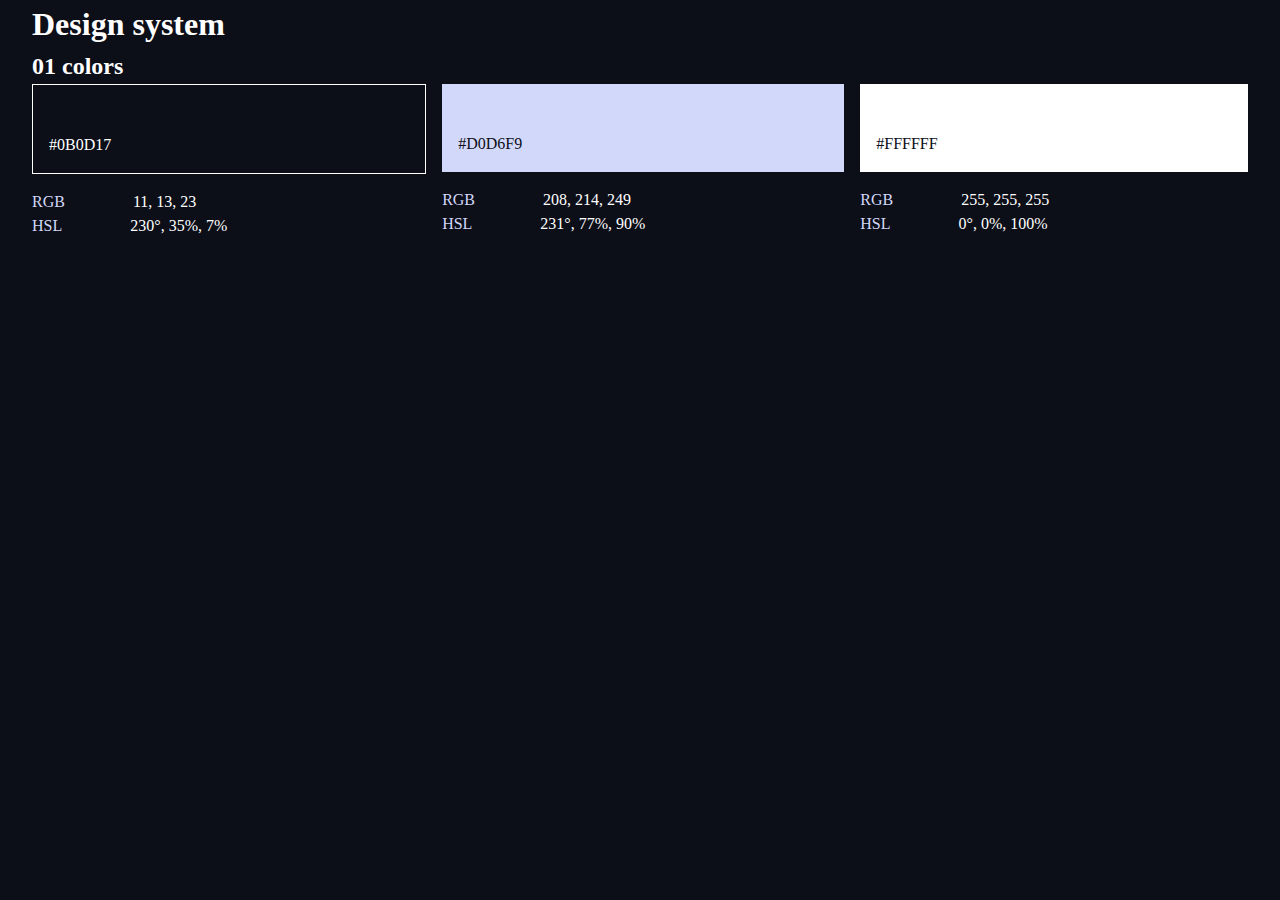
==== design-system.html @ 6dcd396f "🎨 Added color CSS utility classes & design page" ====
<!DOCTYPE html>
<html lang="en">
<head>
    <meta charset="UTF-8">
    <meta http-equiv="X-UA-Compatible" content="IE=edge">
    <meta name="viewport" content="width=device-width, initial-scale=1.0">
    <title>Design System</title>
    <link rel="stylesheet" href="style.css">
</head>
<body class="bg-dark text-white">
    <div class="container">
        <h1>Design system</h1>
        
        <section id="colors">
            <h2><span>01</span> colors</h2>
            <div class="flex">

                <div class="color-block">
                    <div class="bg-dark text-white" style="padding: 3rem 1rem 1rem; margin-bottom: 1em; border: 1px solid white">
                        #0B0D17
                    </div>
                    <p><span class="text-light" style="margin-right: 4em">RGB</span> 11, 13, 23</p>
                    <p><span class="text-light" style="margin-right: 4em">HSL</span> 230°, 35%, 7%</p>
                </div>
    
                <div class="color-block">
                    <div class="bg-light text-dark" style="padding: 3rem 1rem 1rem; margin-bottom: 1em">
                        #D0D6F9
                    </div>
                    <p><span class="text-light" style="margin-right: 4em">RGB</span> 208, 214, 249</p>
                    <p><span class="text-light" style="margin-right: 4em">HSL</span> 231°, 77%, 90%</p>
                </div>
    
                <div class="color-block">
                    <div class="bg-white text-dark" style="padding: 3rem 1rem 1rem; margin-bottom: 1em">
                        #FFFFFF
                    </div>
                    <p><span class="text-light" style="margin-right: 4em">RGB</span> 255, 255, 255</p>
                    <p><span class="text-light" style="margin-right: 4em">HSL</span> 0°, 0%, 100%</p>
                </div>
            </div>
            
        </section>
    </div>
    
    <script src="index.js"></script>
</body>
</html>
---- style.css ----
/* ------------------- */
/* Custom Properites   */
/* ------------------- */

/**common-colors**/ 
:root {
    --clr-dark: 230 35% 7%;
    --clr-light: 231 77% 90%;
    --clr-white: 0 0% 100%;
}

/* ------------------- */
/* Reset               */
/* ------------------- */

/* Reset sourced from : https://piccalil.li/blog/a-modern-css-reset/ */

/* Box sizing rules */
*,
*::before,
*::after {
    box-sizing: border-box;
}

/* Remove default margin */
body,
h1,
h2,
h3,
h4,
h5,
p,
figure,
picture {
    margin: 0;
}

/* Set core root defaults */
html:focus-within {
    scroll-behavior: smooth;
}

/* Set core body defaults */
body {
    min-height: 100vh;
    text-rendering: optimizeSpeed;
    line-height: 1.5;
}

/* Make images easier to work with */
img,
picture {
    max-width: 100%;
    display: block;
}

/* Inherit fonts for inputs and buttons */
input,
button,
textarea,
select {
  font: inherit;
}

/* Remove all animations, transitions and smooth scroll for people that prefer not to see them */
@media (prefers-reduced-motion: reduce) {
  html:focus-within {
   scroll-behavior: auto;
  }
  
  *,
  *::before,
  *::after {
    animation-duration: 0.01ms !important;
    animation-iteration-count: 1 !important;
    transition-duration: 0.01ms !important;
    scroll-behavior: auto !important;
  }
}

/* ------------------- */
/* Utility Classes     */
/* ------------------- */

/* General */
.flex {
    display: flex;
    gap: var(--gap, 1rem);
}

.grid {
    display: grid;
    gap: var(--gap, 1rem);
}

.container {
    max-width: 80em;
    margin: 0 auto;
    padding: 0 2em;
}

/* Hides screen reader info for sighted users */
.sr-only {
    position: absolute;
    width: 1px;
    height: 1px;
    padding: 0;
    margin: -1px;
    overflow: hidden;
    clip: rect(0, 0, 0, 0);
    white-space: nowrap; /* added line */
    border: 0;
}

/* Colours */

.bg-dark { background: hsl(var(--clr-dark) );}
.bg-light { background: hsl(var(--clr-light) );}
.bg-white { background: hsl(var(--clr-white) );}

.text-dark { color: hsl(var(--clr-dark) );}
.text-light { color: hsl(var(--clr-light) );}
.text-white { color: hsl(var(--clr-white) );}

.example-component { background: hsl(var(--clr-light) / 20% );}

.color-block {
    flex-grow: 1;
}
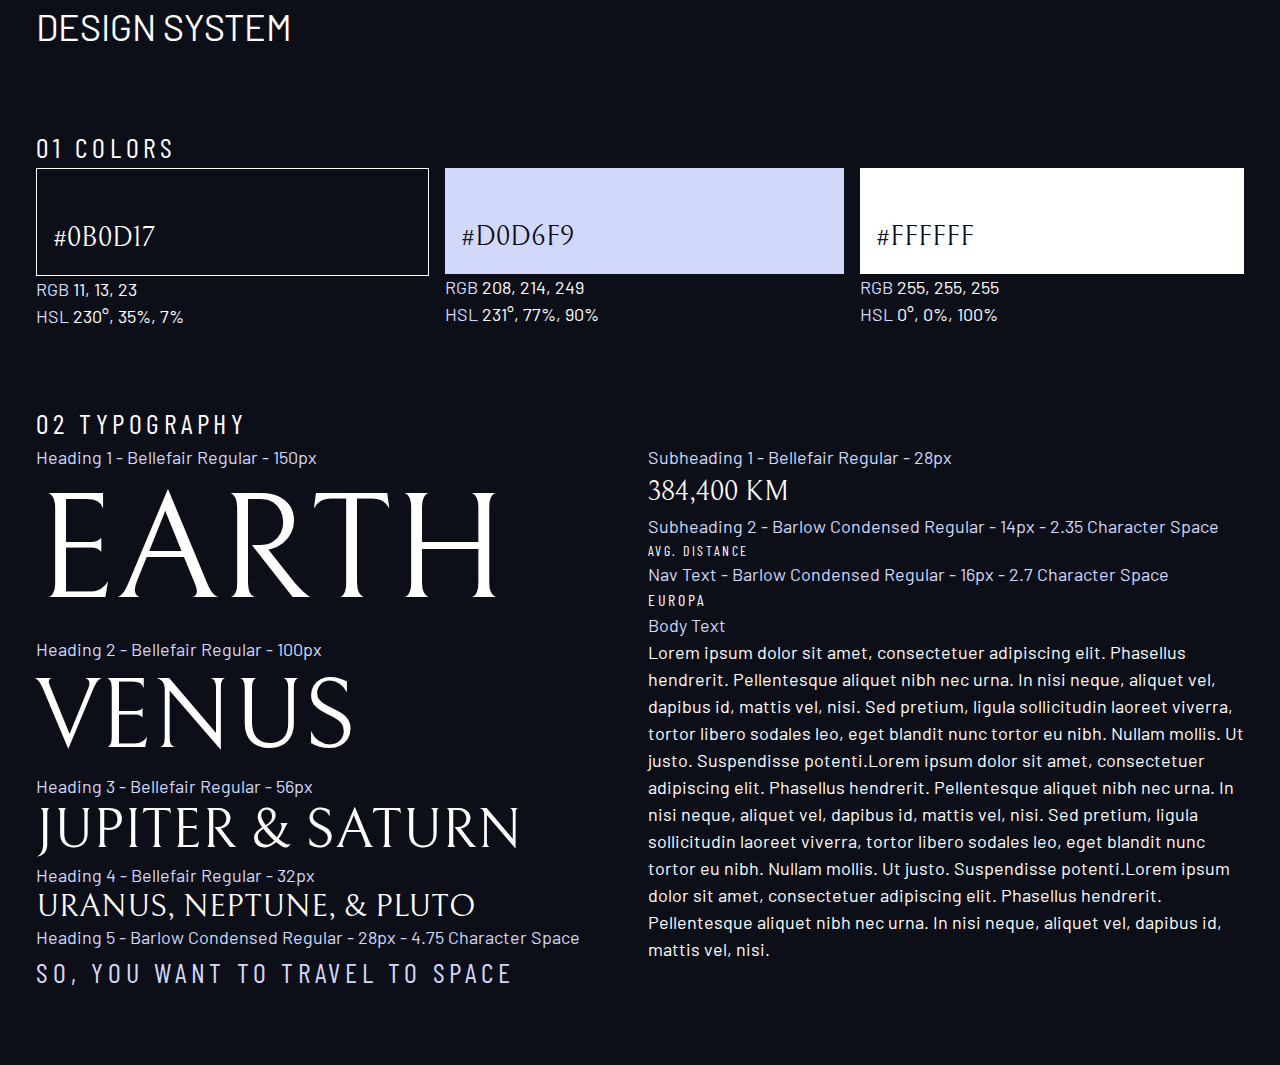
==== commit a3a6706e: "🎨 Added typography CSS classes" ====
--- a/design-system.html
+++ b/design-system.html
@@ -1,48 +1,99 @@
 <!DOCTYPE html>
 <html lang="en">
-<head>
-    <meta charset="UTF-8">
-    <meta http-equiv="X-UA-Compatible" content="IE=edge">
-    <meta name="viewport" content="width=device-width, initial-scale=1.0">
-    <title>Design System</title>
-    <link rel="stylesheet" href="style.css">
-</head>
-<body class="bg-dark text-white">
-    <div class="container">
-        <h1>Design system</h1>
+    <head>
+        <meta charset="UTF-8">
+        <meta http-equiv="X-UA-Compatible" content="IE=edge">
+        <meta name="viewport" content="width=device-width, initial-scale=1.0">
+        <title>Design System</title>
+        <link rel="preconnect" href="https://fonts.googleapis.com">
+        <link rel="preconnect" href="https://fonts.gstatic.com" crossorigin>
+        <link href="https://fonts.googleapis.com/css2?family=Barlow+Condensed:wght@400;700&family=Barlow:wght@400;700&family=Bellefair&display=swap" rel="stylesheet">
         
-        <section id="colors">
-            <h2><span>01</span> colors</h2>
-            <div class="flex">
+        <link rel="stylesheet" href="style.css">
+    </head>
+    <body>
+        <div class="container">
+            <h1 class="uppercase">Design system</h1>
+            
+            <section id="colors" style="margin: 4em 0">
+                <h2 class="ff-sans-cond fs-500 uppercase letter-spacing-1"><span>01</span> colors</h2>
+                <div class="flex">
 
-                <div class="color-block">
-                    <div class="bg-dark text-white" style="padding: 3rem 1rem 1rem; margin-bottom: 1em; border: 1px solid white">
-                        #0B0D17
+                    <div style="flex-grow: 1">
+                        <div class="bg-dark text-white ff-serif fs-500" style="padding: 3rem 1rem 1rem; border: 1px solid white">
+                            #0B0D17
+                        </div>
+                        <p><span class="text-light">RGB</span> 11, 13, 23</p>
+                        <p><span class="text-light">HSL</span> 230°, 35%, 7%</p>
                     </div>
-                    <p><span class="text-light" style="margin-right: 4em">RGB</span> 11, 13, 23</p>
-                    <p><span class="text-light" style="margin-right: 4em">HSL</span> 230°, 35%, 7%</p>
+        
+                    <div style="flex-grow: 1">
+                        <div class="bg-light text-dark ff-serif fs-500" style="padding: 3rem 1rem 1rem">
+                            #D0D6F9
+                        </div>
+                        <p><span class="text-light"">RGB</span> 208, 214, 249</p>
+                        <p><span class="text-light"">HSL</span> 231°, 77%, 90%</p>
+                    </div>
+        
+                    <div style="flex-grow: 1">
+                        <div class="bg-white text-dark ff-serif fs-500" style="padding: 3rem 1rem 1rem">
+                            #FFFFFF
+                        </div>
+                        <p><span class="text-light">RGB</span> 255, 255, 255</p>
+                        <p><span class="text-light">HSL</span> 0°, 0%, 100%</p>
+                    </div>
                 </div>
+            </section>
+
+            <section id="typography" style="margin: 4em 0">
+                <h2 class="ff-sans-cond fs-500 uppercase letter-spacing-1"><span>02</span> typography</h2>
+                <div class="flex">
+                    <div style="flex-basis: 100%">
+                        <div> 
+                            <p class="text-light">Heading 1 - Bellefair Regular - 150px</p>
+                            <p class="ff-serif fs-900 uppercase">Earth</p>
+                        </div>
+                        <div> 
+                            <p class="text-light">Heading 2 - Bellefair Regular - 100px</p>
+                            <p class="ff-serif fs-800 uppercase">Venus</p>
+                        </div>
+                        <div> 
+                            <p class="text-light">Heading 3 - Bellefair Regular - 56px</p>
+                            <p class="ff-serif fs-700 uppercase">Jupiter & Saturn</p>
+                        </div>
+                        <div> 
+                            <p class="text-light">Heading 4 - Bellefair Regular - 32px</p>
+                            <p class="ff-serif fs-600 uppercase">Uranus, Neptune, & Pluto</p>
+                        </div>
+                        <div> 
+                            <p class="text-light">Heading 5 - Barlow Condensed Regular - 28px - 4.75 Character Space</p>
+                            <p class="text-light ff-sans-cond fs-500 uppercase letter-spacing-1">So, you want to travel to space</p>
+                        </div>
+                    
+                    </div>
+                    
+                    <div style="flex-basis: 100%">
+                        <div> 
+                            <p class="text-light">Subheading 1 - Bellefair Regular - 28px</p>
+                            <p class="ff-serif fs-500 uppercase">384,400 km</p>
+                        </div>
+                        <div> 
+                            <p class="text-light">Subheading 2 - Barlow Condensed Regular - 14px - 2.35 Character Space</p>
+                            <p class="ff-sans-cond fs-200 uppercase letter-spacing-3 ">Avg. Distance</p>
+                        </div>
+                        <div> 
+                            <p class="text-light">Nav Text - Barlow Condensed Regular - 16px - 2.7 Character Space</p>
+                            <p class="ff-sans-cond fs-300 uppercase letter-spacing-2">Europa</p>
+                        </div>
+                        <div> 
+                            <p class="text-light">Body Text</p>
+                            <p>Lorem ipsum dolor sit amet, consectetuer adipiscing elit. Phasellus hendrerit. Pellentesque aliquet nibh nec urna. In nisi neque, aliquet vel, dapibus id, mattis vel, nisi. Sed pretium, ligula sollicitudin laoreet viverra, tortor libero sodales leo, eget blandit nunc tortor eu nibh. Nullam mollis. Ut justo. Suspendisse potenti.Lorem ipsum dolor sit amet, consectetuer adipiscing elit. Phasellus hendrerit. Pellentesque aliquet nibh nec urna. In nisi neque, aliquet vel, dapibus id, mattis vel, nisi. Sed pretium, ligula sollicitudin laoreet viverra, tortor libero sodales leo, eget blandit nunc tortor eu nibh. Nullam mollis. Ut justo. Suspendisse potenti.Lorem ipsum dolor sit amet, consectetuer adipiscing elit. Phasellus hendrerit. Pellentesque aliquet nibh nec urna. In nisi neque, aliquet vel, dapibus id, mattis vel, nisi. </p>
+                        </div>
+                    </div>
+                </div>
+            </section>
+        </div>
     
-                <div class="color-block">
-                    <div class="bg-light text-dark" style="padding: 3rem 1rem 1rem; margin-bottom: 1em">
-                        #D0D6F9
-                    </div>
-                    <p><span class="text-light" style="margin-right: 4em">RGB</span> 208, 214, 249</p>
-                    <p><span class="text-light" style="margin-right: 4em">HSL</span> 231°, 77%, 90%</p>
-                </div>
-    
-                <div class="color-block">
-                    <div class="bg-white text-dark" style="padding: 3rem 1rem 1rem; margin-bottom: 1em">
-                        #FFFFFF
-                    </div>
-                    <p><span class="text-light" style="margin-right: 4em">RGB</span> 255, 255, 255</p>
-                    <p><span class="text-light" style="margin-right: 4em">HSL</span> 0°, 0%, 100%</p>
-                </div>
-            </div>
-            
-        </section>
-    </div>
-    
-    <script src="index.js"></script>
+        <script src="index.js"></script>
 </body>
 </html>--- a/style.css
+++ b/style.css
@@ -2,11 +2,26 @@
 /* Custom Properites   */
 /* ------------------- */
 
-/**common-colors**/ 
 :root {
+    /* colors */ 
     --clr-dark: 230 35% 7%;
     --clr-light: 231 77% 90%;
     --clr-white: 0 0% 100%;
+
+    /* font-sizes */
+    --fs-900: 9.375rem;
+    --fs-800: 6.25rem;
+    --fs-700: 3.5rem;
+    --fs-600: 2rem;
+    --fs-500: 1.75rem;
+    --fs-400: 1.125rem;
+    --fs-300: 1rem;
+    --fs-200: 0.875rem;
+
+    /* font-families */
+    --ff-serif: 'Bellefair', serif;
+    --ff-sans-cond: 'Barlow Condensed', sans-serif;
+    --ff-sans-normal: 'Barlow', sans-serif;
 }
 
 /* ------------------- */
@@ -35,6 +50,16 @@
     margin: 0;
 }
 
+/* Make all text have regular font-weight */
+h1,
+h2,
+h3,
+h4,
+h5,
+p {
+    font-weight: 400;
+}
+
 /* Set core root defaults */
 html:focus-within {
     scroll-behavior: smooth;
@@ -42,9 +67,13 @@
 
 /* Set core body defaults */
 body {
+    font-family: var(--ff-sans-normal);
+    font-size: var(--fs-400);
     min-height: 100vh;
     text-rendering: optimizeSpeed;
     line-height: 1.5;
+    background: hsl(var(--clr-dark) );
+    color: hsl(var(--clr-white) );
 }
 
 /* Make images easier to work with */
@@ -114,16 +143,40 @@
 
 /* Colours */
 
-.bg-dark { background: hsl(var(--clr-dark) );}
-.bg-light { background: hsl(var(--clr-light) );}
-.bg-white { background: hsl(var(--clr-white) );}
+.bg-dark { background: hsl(var(--clr-dark) ); }
+.bg-light { background: hsl(var(--clr-light) ); }
+.bg-white { background: hsl(var(--clr-white) ); }
 
-.text-dark { color: hsl(var(--clr-dark) );}
-.text-light { color: hsl(var(--clr-light) );}
-.text-white { color: hsl(var(--clr-white) );}
+.text-dark { color: hsl(var(--clr-dark) ); }
+.text-light { color: hsl(var(--clr-light) ); }
+.text-white { color: hsl(var(--clr-white) ); }
 
-.example-component { background: hsl(var(--clr-light) / 20% );}
+.example-component { background: hsl(var(--clr-light) / 20% ); }
 
-.color-block {
-    flex-grow: 1;
-}+/* Typography */
+
+.ff-serif { font-family: var(--ff-serif); }
+.ff-sans-cond { font-family: var(--ff-sans-cond); }
+.ff-sans-normal { font-family: var(--ff-sans-normal); }
+
+.letter-spacing-1 { letter-spacing: 4.75px; }
+.letter-spacing-2 { letter-spacing: 2.7px; }
+.letter-spacing-3 { letter-spacing: 2.35px; }
+
+.uppercase { text-transform: uppercase; }
+
+.fs-900 { font-size: var(--fs-900); }
+.fs-800 { font-size: var(--fs-800); }
+.fs-700 { font-size: var(--fs-700); }
+.fs-600 { font-size: var(--fs-600); }
+.fs-500 { font-size: var(--fs-500); }
+.fs-400 { font-size: var(--fs-400); }
+.fs-300 { font-size: var(--fs-300); }
+.fs-200 { font-size: var(--fs-200); }
+
+.fs-900,
+.fs-800,
+.fs-700,
+.fs-600 {
+    line-height: 1.1;
+}
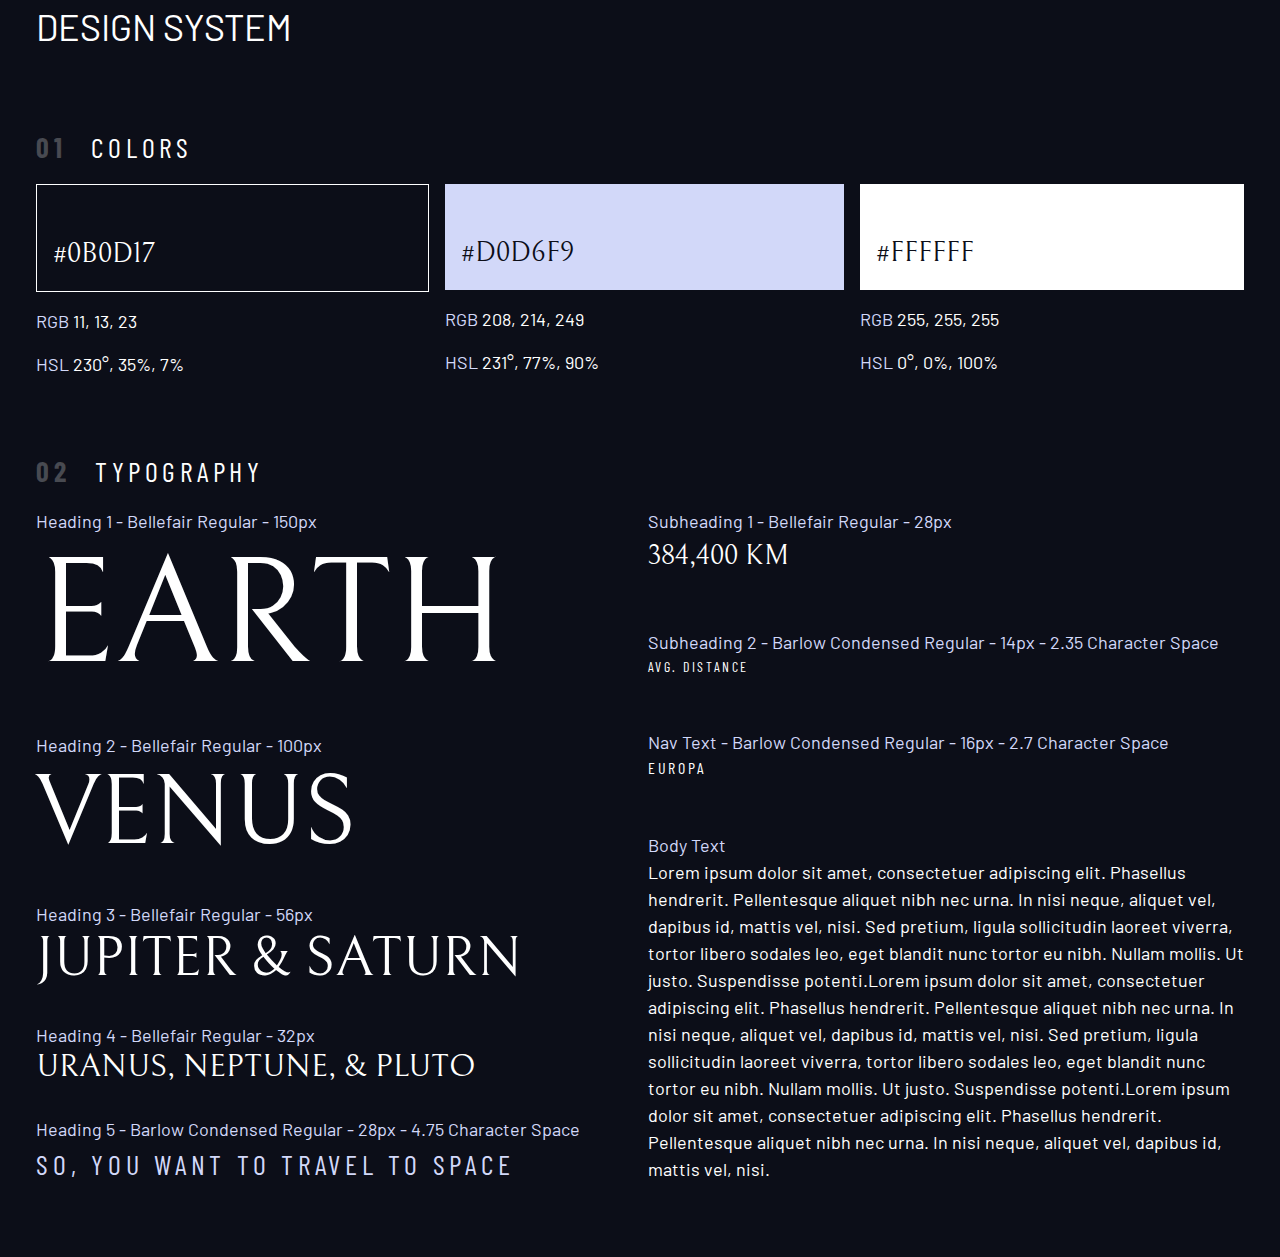
==== commit c3f5e3eb: "🎨 Styled numbered titles and added spacing" ====
--- a/design-system.html
+++ b/design-system.html
@@ -15,11 +15,11 @@
         <div class="container">
             <h1 class="uppercase">Design system</h1>
             
-            <section id="colors" style="margin: 4em 0">
-                <h2 class="ff-sans-cond fs-500 uppercase letter-spacing-1"><span>01</span> colors</h2>
+            <section class="flow" id="colors" style="margin: 4em 0">
+                <h2 class="numbered-title"><span>01</span> colors</h2>
                 <div class="flex">
 
-                    <div style="flex-grow: 1">
+                    <div class="flow" style="flex-grow: 1">
                         <div class="bg-dark text-white ff-serif fs-500" style="padding: 3rem 1rem 1rem; border: 1px solid white">
                             #0B0D17
                         </div>
@@ -27,7 +27,7 @@
                         <p><span class="text-light">HSL</span> 230°, 35%, 7%</p>
                     </div>
         
-                    <div style="flex-grow: 1">
+                    <div class="flow" style="flex-grow: 1">
                         <div class="bg-light text-dark ff-serif fs-500" style="padding: 3rem 1rem 1rem">
                             #D0D6F9
                         </div>
@@ -35,7 +35,7 @@
                         <p><span class="text-light"">HSL</span> 231°, 77%, 90%</p>
                     </div>
         
-                    <div style="flex-grow: 1">
+                    <div class="flow" style="flex-grow: 1">
                         <div class="bg-white text-dark ff-serif fs-500" style="padding: 3rem 1rem 1rem">
                             #FFFFFF
                         </div>
@@ -45,10 +45,10 @@
                 </div>
             </section>
 
-            <section id="typography" style="margin: 4em 0">
-                <h2 class="ff-sans-cond fs-500 uppercase letter-spacing-1"><span>02</span> typography</h2>
+            <section class="flow" id="typography" style="margin: 4em 0">
+                <h2 class="numbered-title"><span>02</span> typography</h2>
                 <div class="flex">
-                    <div style="flex-basis: 100%">
+                    <div class="flow" style="flex-basis: 100%; --flow-space: 2rem; ">
                         <div> 
                             <p class="text-light">Heading 1 - Bellefair Regular - 150px</p>
                             <p class="ff-serif fs-900 uppercase">Earth</p>
@@ -72,7 +72,7 @@
                     
                     </div>
                     
-                    <div style="flex-basis: 100%">
+                    <div class="flow" style="flex-basis: 100%; --flow-space: 3.25rem;">
                         <div> 
                             <p class="text-light">Subheading 1 - Bellefair Regular - 28px</p>
                             <p class="ff-serif fs-500 uppercase">384,400 km</p>
--- a/style.css
+++ b/style.css
@@ -121,9 +121,13 @@
     display: grid;
     gap: var(--gap, 1rem);
 }
-
+/* * + * means all children except first child */
+.flow > * + * {
+    margin-top: var(--flow-space, 1rem);
+    /* outline: 1px solid red; */
+}
 .container {
-    max-width: 80em;
+    max-width: 80rem;
     margin: 0 auto;
     padding: 0 2em;
 }
@@ -180,3 +184,16 @@
 .fs-600 {
     line-height: 1.1;
 }
+
+.numbered-title {
+    font-family: var(--ff-sans-cond);
+    font-size: var(--fs-500);
+    text-transform: uppercase;
+    letter-spacing: 4.75px;
+}
+
+.numbered-title span {
+    font-weight: 700;
+    margin-right: 0.5em;
+    color: hsl(var(--clr-white) / 25% );
+}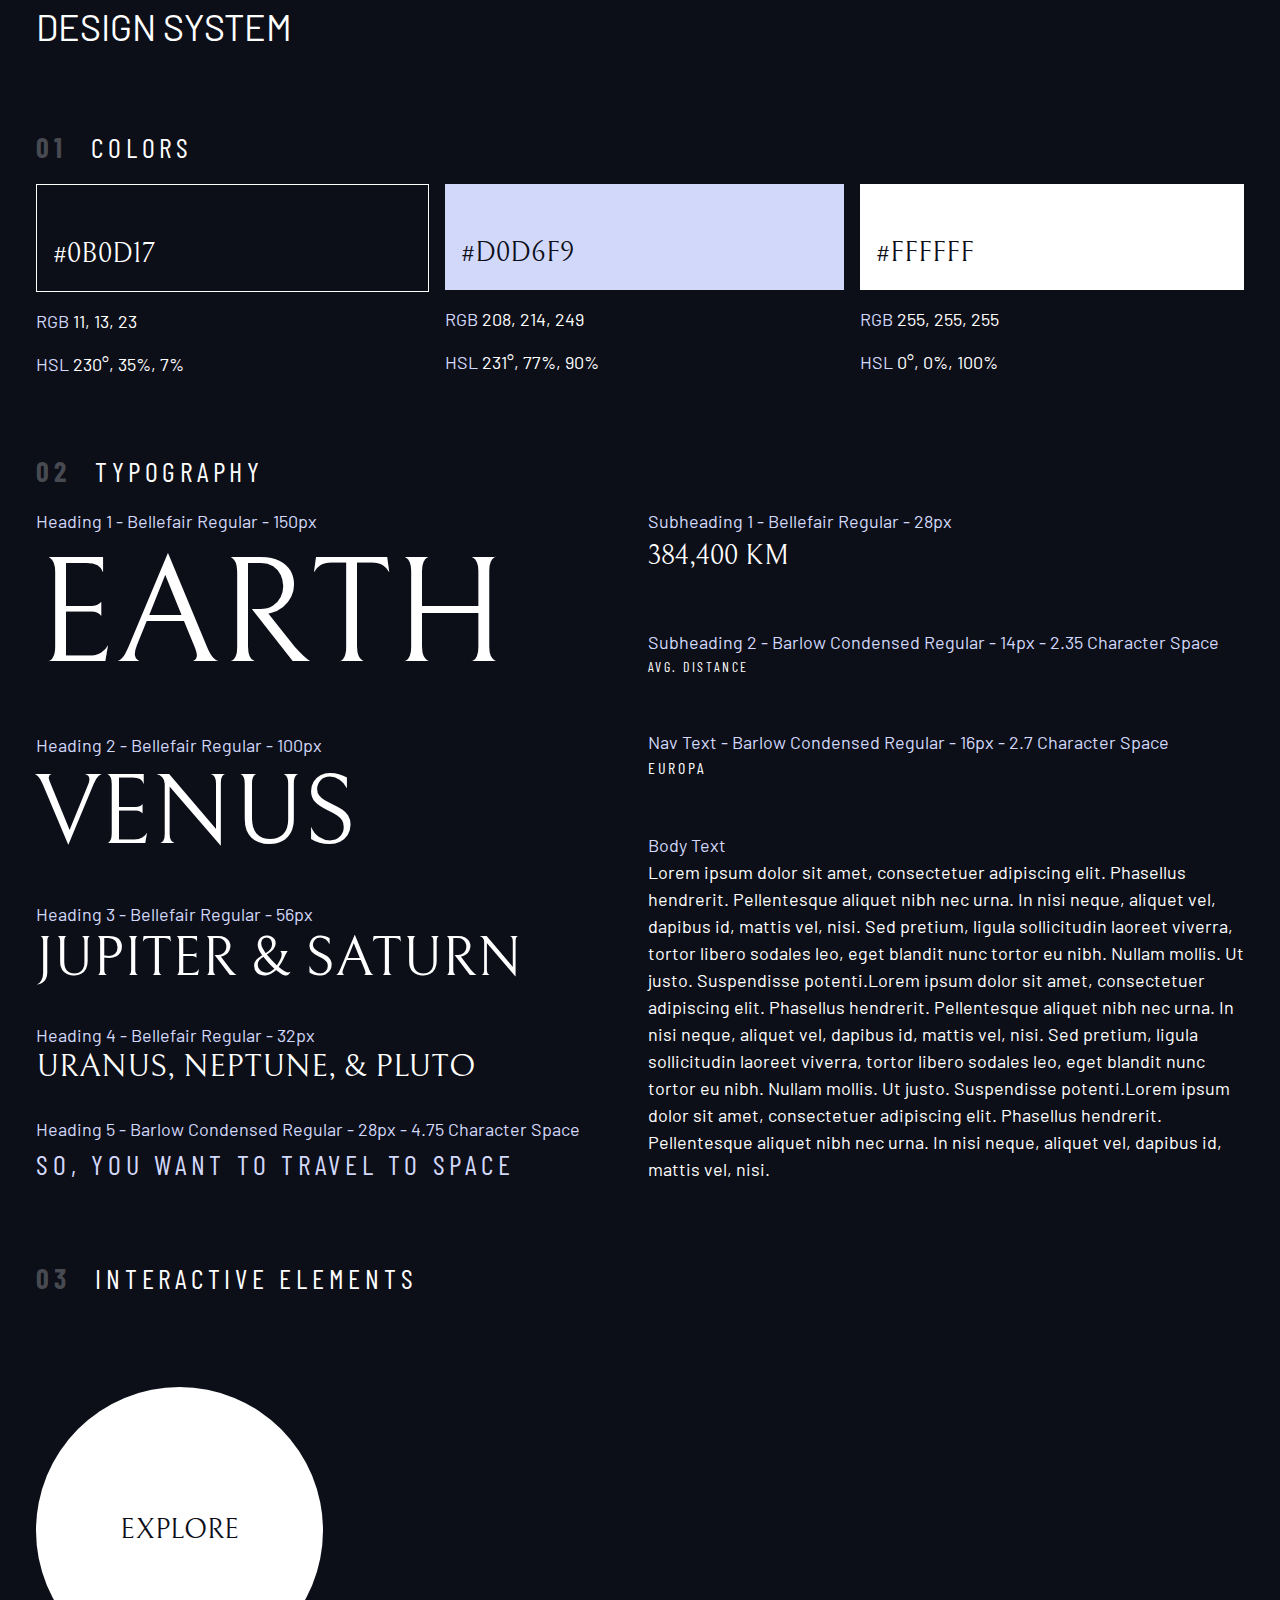
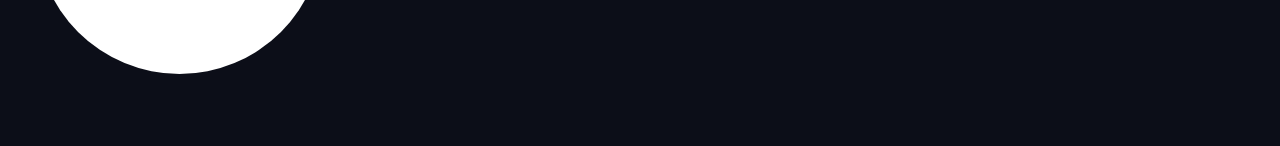
==== commit bd92c973: "🎨 Added Explore button with hover animation" ====
--- a/design-system.html
+++ b/design-system.html
@@ -92,6 +92,30 @@
                     </div>
                 </div>
             </section>
+
+            <section class="flow" id="interactive-elements">
+                <h2 class="numbered-title"><span>03</span> Interactive elements</h2>
+                
+                <!-- navigation -->
+                <div></div>
+                
+                <div class="flex">
+                    <div style="margin: 4em 0;">
+                        <!-- explore button -->
+                        <a href="#" class="large-button bg-white text-dark ff-serif fs-500 uppercase">Explore</a>
+                    </div>
+                    
+                    <div>
+                        <!-- Tabs -->
+                        
+                        
+                        <!-- Dots -->
+                        
+                        
+                        <!-- Numbers -->
+                    </div>
+                </div>               
+            </section>
         </div>
     
         <script src="index.js"></script>
--- a/style.css
+++ b/style.css
@@ -196,4 +196,39 @@
     font-weight: 700;
     margin-right: 0.5em;
     color: hsl(var(--clr-white) / 25% );
+}
+
+/* ------------------- */
+/* Components          */
+/* ------------------- */
+
+/* Buttons */
+.large-button {
+    position: relative;
+    display: grid;
+    z-index: 1;
+    place-items: center;
+    padding: 0 3em;
+    border-radius: 100%;
+    aspect-ratio: 1;
+    text-decoration: none;
+    transition: all .2s ease-in-out;
+}
+
+.large-button::after {
+    content: '';
+    position: absolute;
+    z-index: -1;
+    width: 100%;
+    height: 100%;
+    background: hsl(var(--clr-white) / 15% );
+    border-radius: 50%;
+    opacity: 0;
+    transition: opacity 0.4s linear, transform 0.6s cubic-bezier(.22,.9,.72,1.27);
+}
+
+.large-button:hover::after,
+.large-button:focus::after {
+    opacity: 1;
+    transform: scale(1.5);
 }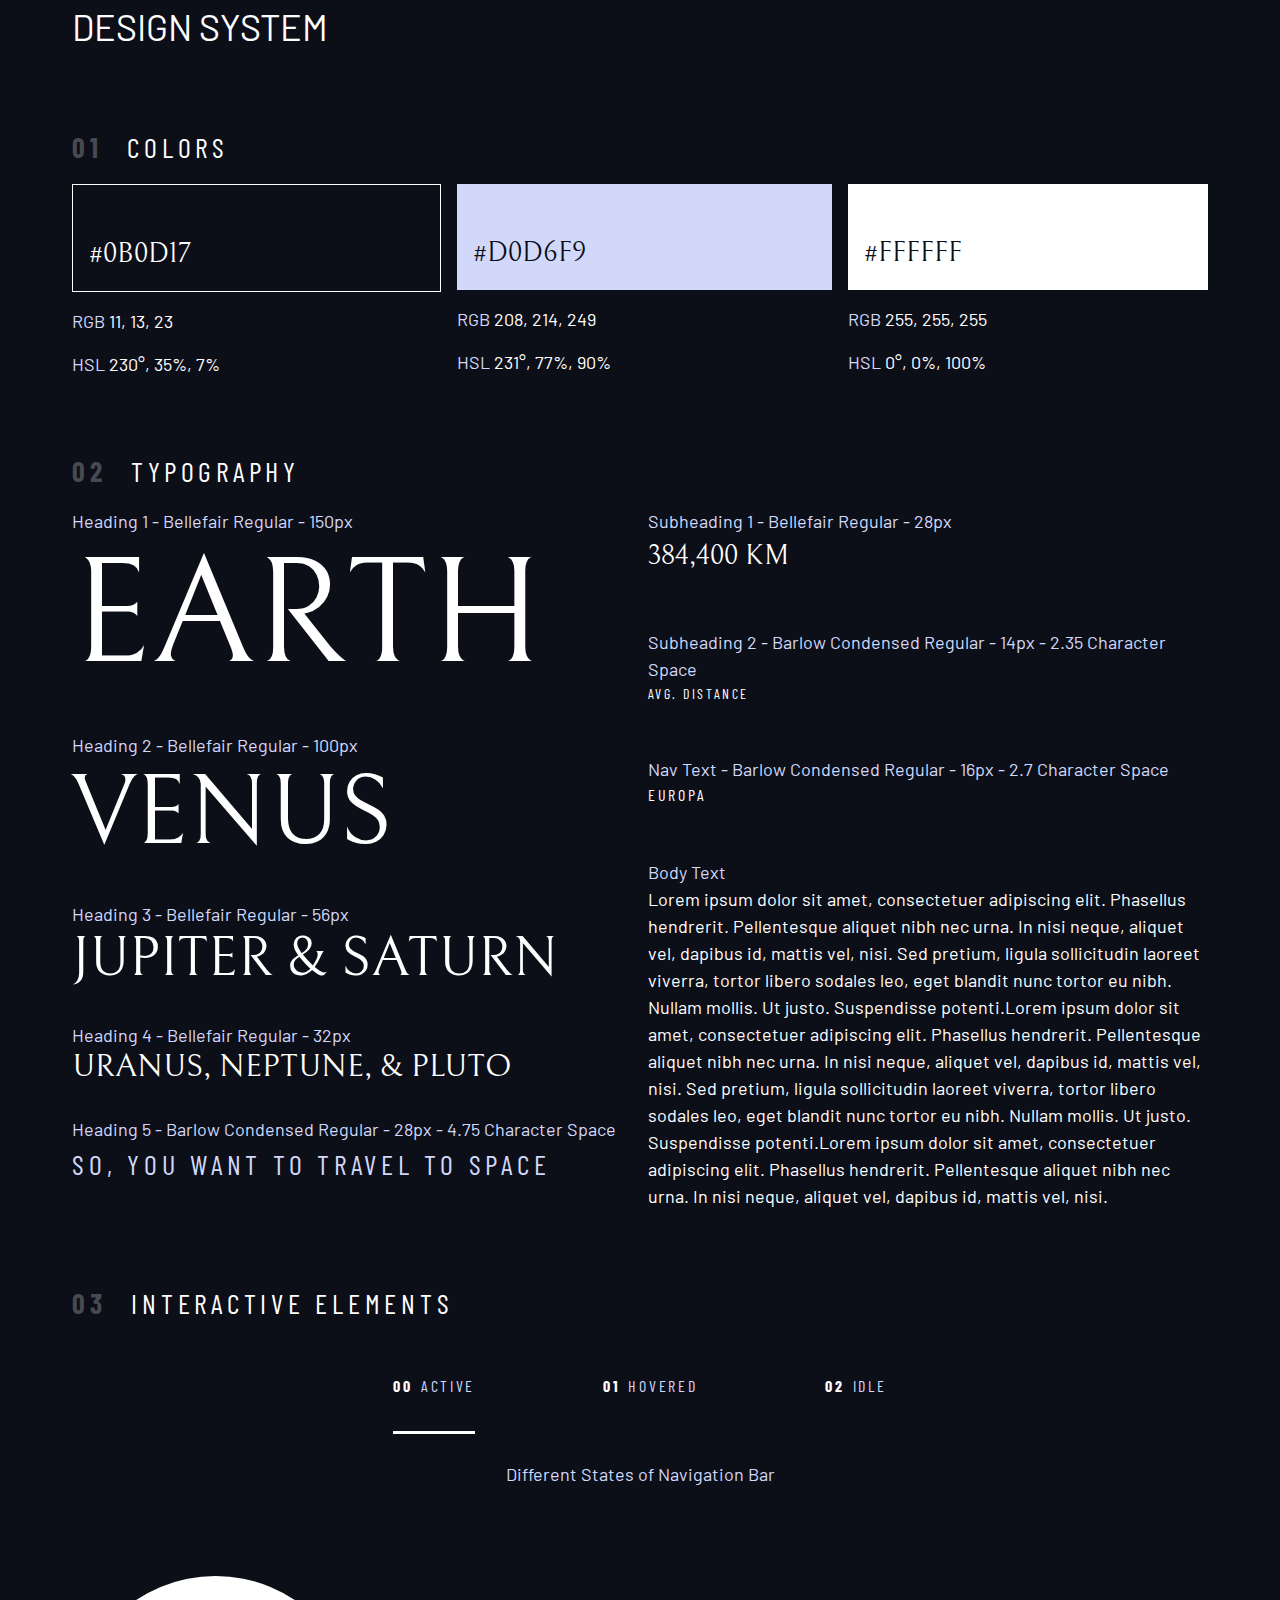
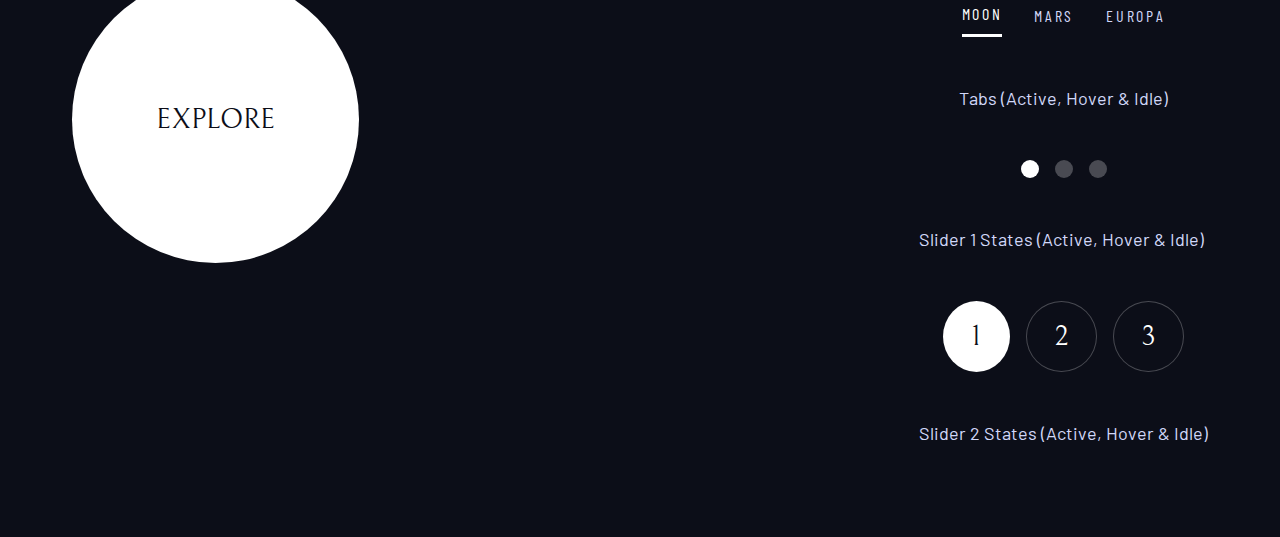
==== commit a556cd30: "Added interactive elements with active, hover & idle states" ====
--- a/design-system.html
+++ b/design-system.html
@@ -97,22 +97,63 @@
                 <h2 class="numbered-title"><span>03</span> Interactive elements</h2>
                 
                 <!-- navigation -->
-                <div></div>
+                <div>
+                    <nav>
+                        <ul class="primary-navigation underline-indicators flex">
+                            <li class="active">
+                                <a href="#" class="nav-item text-light ff-sans-cond fs-300 uppercase letter-spacing-2">
+                                <span>00</span>Active</a>
+                            </li>
+                            <li>
+                                <a href="#" class="nav-item text-light ff-sans-cond fs-300 uppercase letter-spacing-2">
+                                <span>01</span>Hovered</a>
+                            </li>
+                            <li>
+                                <a href="#" class="nav-item text-light ff-sans-cond fs-300 uppercase letter-spacing-2">
+                                <span>02</span>Idle</a>
+                            </li>
+                        </ul>
+                        <p class="text-light" style="text-align: center">Different States of Navigation Bar</p>
+                    </nav>
+                </div>
                 
-                <div class="flex">
+                <div class="flex interactive-container">
                     <div style="margin: 4em 0;">
                         <!-- explore button -->
                         <a href="#" class="large-button bg-white text-dark ff-serif fs-500 uppercase">Explore</a>
                     </div>
                     
-                    <div>
+                    <div class="flow" style="margin: 10vh 0; --flow-space: 3rem">
                         <!-- Tabs -->
-                        
+                        <div class="tab-list underline-indicators flex">
+                            <button aria-selected="true" class="btn-tab bg-dark text-light ff-sans-cond fs-300 uppercase letter-spacing-2">Moon</button>
+                            <button aria-selected="false" class="btn-tab bg-dark text-light ff-sans-cond fs-300 uppercase letter-spacing-2">Mars</button>
+                            <button aria-selected="false" class="btn-tab bg-dark text-light ff-sans-cond fs-300 uppercase letter-spacing-2">Europa</button>
+                        </div>
+                        <p class="text-light" style="text-align: center;">Tabs (Active, Hover & Idle)</p>
                         
                         <!-- Dots -->
+                        <div class="dot-indicators flex">
+                            <button aria-selected="true">
+                                <span class="sr-only">Slide title</span>
+                            </button>
+                            <button aria-selected="false">
+                                <span class="sr-only">Slide title</span>
+                            </button>
+                            <button aria-selected="false">
+                                <span class="sr-only">Slide title</span>
+                            </button>
+                        </div>
+                        <p class="text-light">Slider 1 States (Active, Hover & Idle)</p>
                         
                         
                         <!-- Numbers -->
+                        <div class="number-indicators flex">
+                            <button aria-selected="true" class="bg-dark text-white ff-serif fs-500">1</button>
+                            <button aria-selected="false" class="bg-dark text-white ff-serif fs-500">2</button>
+                            <button aria-selected="false" class="bg-dark text-white ff-serif fs-500">3</button>
+                        </div>
+                        <p class="text-light">Slider 2 States (Active, Hover & Idle)</p>
                     </div>
                 </div>               
             </section>
--- a/style.css
+++ b/style.css
@@ -129,7 +129,7 @@
 .container {
     max-width: 80rem;
     margin: 0 auto;
-    padding: 0 2em;
+    padding: 0 4em;
 }
 
 /* Hides screen reader info for sighted users */
@@ -202,6 +202,10 @@
 /* Components          */
 /* ------------------- */
 
+.interactive-container {
+    justify-content: space-between;
+}
+
 /* Buttons */
 .large-button {
     position: relative;
@@ -231,4 +235,90 @@
 .large-button:focus::after {
     opacity: 1;
     transform: scale(1.5);
+}
+
+/* Navigation */
+.primary-navigation {
+    --gap: 8rem; /*  */
+    --underline-gap: 2rem;
+    justify-content: center;
+    list-style-type: none;
+    padding: 0 0 1.5em;
+    margin: 0;
+}
+
+.nav-item {
+    text-decoration: none;
+}
+
+.nav-item span {
+    font-weight: 700;
+    margin-right: 0.5em;
+    color: hsl(var(--clr-white));
+}
+
+.underline-indicators,
+.dot-indicators,
+.number-indicators {
+    justify-content: center;
+}
+
+.underline-indicators > * {
+    cursor: pointer;
+    padding: var(--underline-gap, 1rem) 0;
+    border: none;
+}
+
+.underline-indicators > *:hover,
+.underline-indicators > *:focus {
+    border-bottom: 0.2rem solid hsl(var(--clr-white) / 50% );
+}
+
+.underline-indicators > .active,
+.underline-indicators > [aria-selected="true"] {
+    color: hsl(var(--clr-white) );
+    border-bottom: 0.2rem solid hsl(var(--clr-white) );
+}
+
+/* Tabs */
+.tab-list {
+    --gap: 2rem;
+    --underline-gap: 0.5rem;
+}
+
+.dot-indicators > * {
+    cursor: pointer;
+    border: none;
+    border-radius: 100%;
+    aspect-ratio: 1;
+    padding: 0.5em;
+    background-color: hsl(var(--clr-white) / 25% );
+}
+
+.dot-indicators > *:hover,
+.dot-indicators > *:focus {
+    background-color: hsl(var(--clr-white) / 60% );
+}
+
+.dot-indicators > [aria-selected="true"] {
+    background-color: hsl(var(--clr-white) );
+}
+
+/* Numbers */
+.number-indicators > * {
+    cursor: pointer;
+    border: 1px solid hsl(var(--clr-white) / 25% );
+    border-radius: 100%;
+    aspect-ratio: 1;
+    padding: 0 1em;
+}
+
+.number-indicators > *:hover,
+.number-indicators > *:focus {
+    border-color: hsl(var(--clr-white) / 60% );
+}
+
+.number-indicators > [aria-selected="true"] {
+    background-color: hsl(var(--clr-white) );
+    color: hsl(var(--clr-dark) );
 }